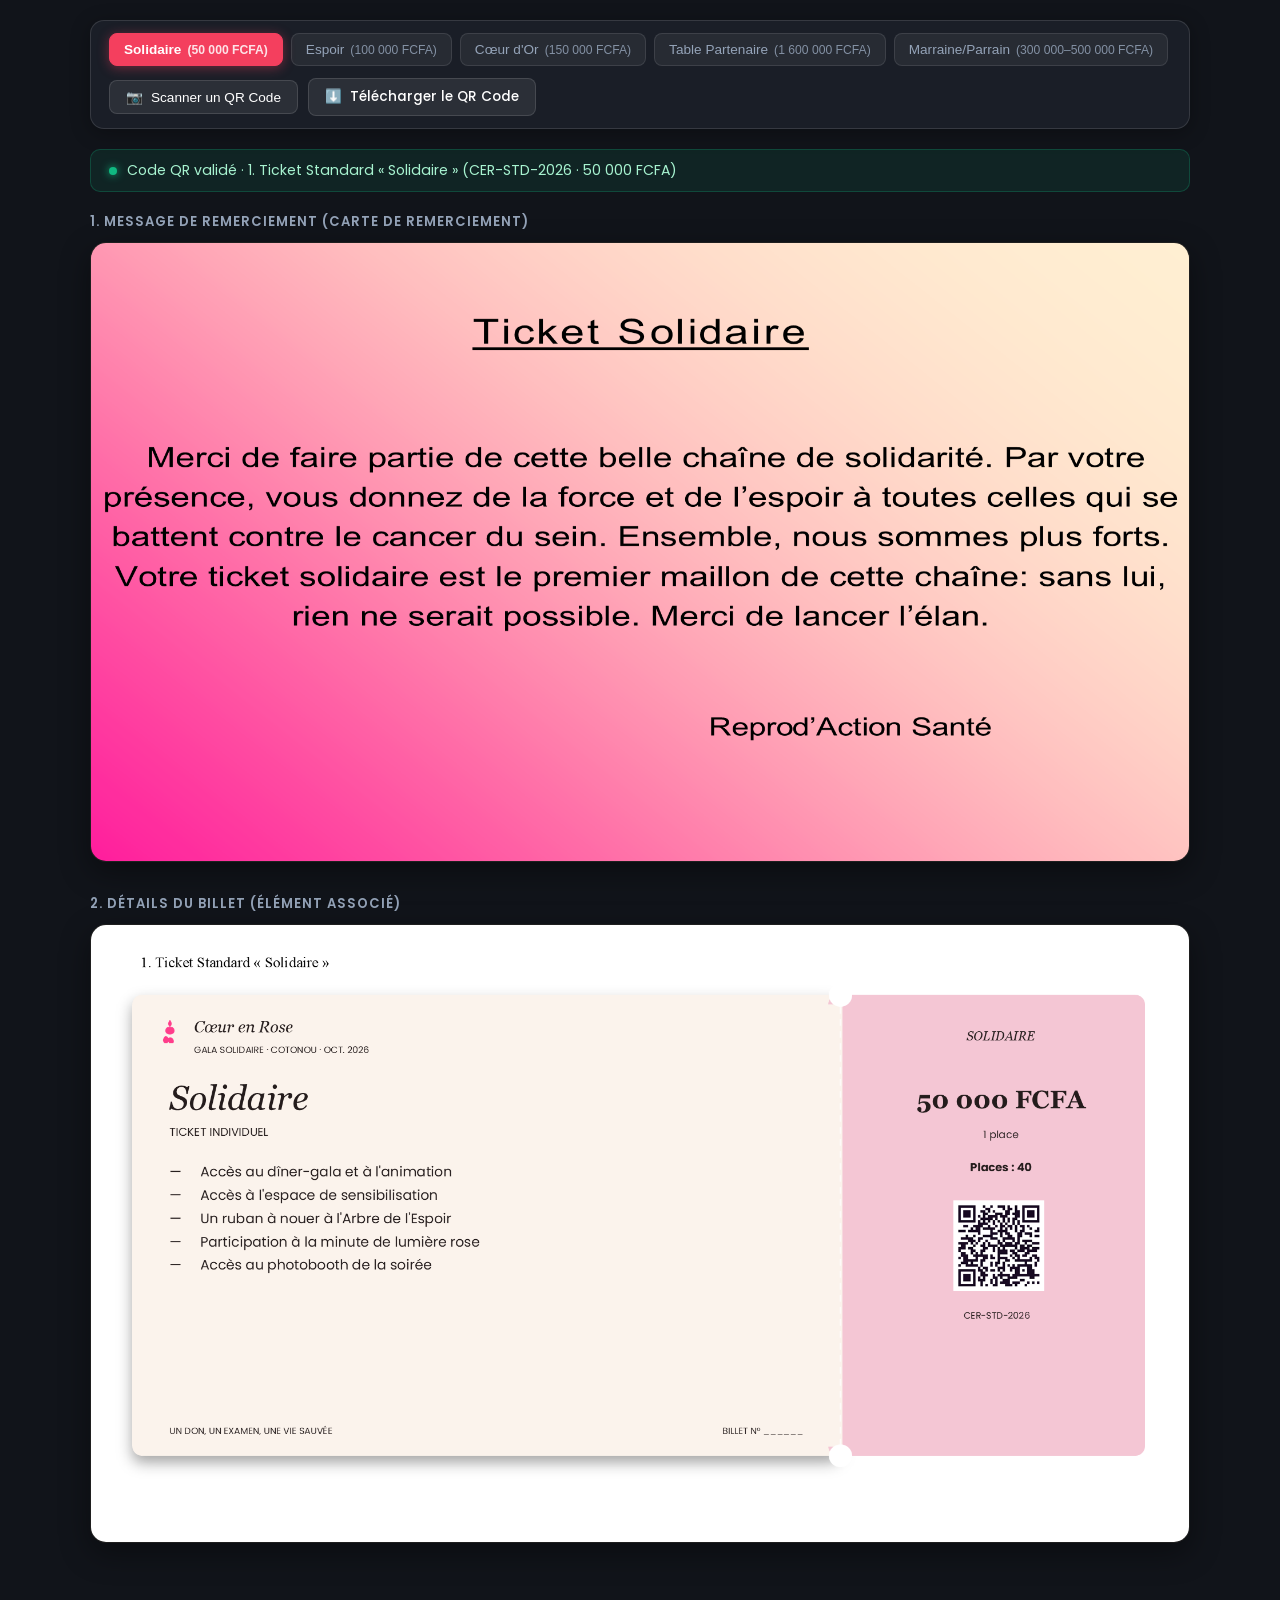
==== index.html @ a949615d "feat : gestion de la page de remerciement" ====
<!DOCTYPE html>
<html lang="fr">
<head>
  <meta charset="UTF-8">
  <meta name="viewport" content="width=device-width, initial-scale=1.0">
  <title>Cœur en Rose · Remerciement & Billet</title>
  
  <!-- Fonts used in the original files: Georgia, Poppins -->
  <link rel="preconnect" href="https://fonts.googleapis.com">
  <link rel="preconnect" href="https://fonts.gstatic.com" crossorigin>
  <link href="https://fonts.googleapis.com/css2?family=Poppins:wght@400;500;600;700&display=swap" rel="stylesheet">
  
  <link rel="stylesheet" href="style.css">
</head>
<body>

  <div class="main-container">

    <!-- Header bar with categories and scanner button -->
    <header class="app-topbar">
      <div class="topbar-nav">
        <div class="pills-group" id="ticket-pills">
          <!-- Populated by app.js -->
        </div>

        <div class="action-tools">
          <button id="btn-open-scanner" class="tool-btn" onclick="toggleScannerModal()">
            <span>📷</span> Scanner un QR Code
          </button>
          <a id="btn-download-qr" class="tool-btn download" href="qr_codes/web/qr_CER-STD-2026.png" download="QR_CER-STD-2026.png">
            <span>⬇️</span> Télécharger le QR Code
          </a>
        </div>
      </div>
    </header>

    <!-- Scan Confirmation Badge -->
    <div class="scan-status-strip" id="scan-status-strip">
      <span class="status-dot"></span>
      <span id="scan-status-text">Code QR scanné avec succès · Billet CER-STD-2026</span>
    </div>

    <!-- Presentation Area: Carte de remerciement + Ticket associé -->
    <main class="slides-viewer">

      <!-- 1. CARTE DE REMERCIEMENT (Exactement comme dans Carte de remerciement.pptx) -->
      <section class="slide-block" id="block-carte">
        <div class="slide-label">1. Message de Remerciement (Carte de remerciement)</div>
        <div class="slide-frame carte-frame" id="carte-frame">
          <img id="carte-slide-img" class="exact-slide-image" src="slides_export/carte/carte_slide_1.png" alt="Carte de Remerciement">
        </div>
      </section>

      <!-- 2. ÉLÉMENT QUI SUIT LE MESSAGE : LE BILLET (Exactement comme dans Tickets_Coeur_en_Rose_PowerPoint.pptx) -->
      <section class="slide-block" id="block-ticket">
        <div class="slide-label">2. Détails du Billet (Élément associé)</div>
        <div class="slide-frame ticket-frame" id="ticket-frame">
          <img id="ticket-slide-img" class="exact-slide-image" src="slides_export/tickets/ticket_slide_1.png" alt="Détails du Billet">
        </div>
      </section>

    </main>

  </div>

  <!-- MODAL SCANNER QR -->
  <div id="scanner-modal" class="modal-overlay">
    <div class="modal-box">
      <div class="modal-header">
        <h3>Scanner un Code QR</h3>
        <button class="modal-close-btn" onclick="toggleScannerModal()">✕</button>
      </div>

      <div class="modal-body">
        <div class="scanner-viewport">
          <video id="scanner-video" playsinline></video>
          <canvas id="scanner-canvas"></canvas>
          <div class="scanner-aim-box">
            <div class="scanner-laser"></div>
          </div>
        </div>

        <div class="scanner-msg" id="scanner-msg">
          Pointez la caméra vers le code QR d'un billet.
        </div>

        <div class="scanner-upload-row">
          <label class="btn-upload">
            <span>📁</span> Ou importer une image de QR Code
            <input type="file" id="input-qr-file" accept="image/*" style="display: none;" onchange="handleFileUpload(event)">
          </label>
        </div>
      </div>
    </div>
  </div>

  <!-- Notification Toast -->
  <div id="toast" class="toast">Code QR détecté !</div>

  <!-- Scripts -->
  <script src="jsQR.min.js"></script>
  <script src="tickets_data.js"></script>
  <script src="app.js"></script>
</body>
</html>
---- style.css ----
/* ==========================================================================
   Cœur en Rose · Scanner & Affichage des Diapositives Exactes
   ========================================================================== */

:root {
  --bg-app: #11141a;
  --bg-surface: #1a1e27;
  --border-color: rgba(255, 255, 255, 0.12);
  --text-main: #f8fafc;
  --text-dim: #94a3b8;
  --rose-accent: #f43f5e;
  --green-success: #10b981;
  --font-family: 'Poppins', -apple-system, BlinkMacSystemFont, "Segoe UI", Roboto, sans-serif;
}

* {
  box-sizing: border-box;
  margin: 0;
  padding: 0;
}

body {
  background-color: var(--bg-app);
  color: var(--text-main);
  font-family: var(--font-family);
  min-height: 100vh;
  display: flex;
  flex-direction: column;
  align-items: center;
  padding: 20px 16px 60px;
}

.main-container {
  width: 100%;
  max-width: 1100px;
  display: flex;
  flex-direction: column;
  gap: 20px;
}

/* Top Navigation Bar */
.app-topbar {
  background: var(--bg-surface);
  border: 1px solid var(--border-color);
  border-radius: 14px;
  padding: 12px 18px;
  box-shadow: 0 4px 20px rgba(0, 0, 0, 0.3);
}

.topbar-nav {
  display: flex;
  align-items: center;
  justify-content: space-between;
  flex-wrap: wrap;
  gap: 12px;
}

.pills-group {
  display: flex;
  align-items: center;
  flex-wrap: wrap;
  gap: 8px;
}

.pill-item {
  background: rgba(255, 255, 255, 0.06);
  border: 1px solid rgba(255, 255, 255, 0.1);
  color: var(--text-dim);
  padding: 8px 14px;
  border-radius: 8px;
  font-size: 0.85rem;
  font-weight: 500;
  cursor: pointer;
  transition: all 0.2s ease;
  display: flex;
  align-items: center;
  gap: 6px;
}

.pill-item:hover {
  background: rgba(255, 255, 255, 0.12);
  color: #fff;
}

.pill-item.active {
  background: #f43f5e;
  border-color: #f43f5e;
  color: #fff;
  font-weight: 600;
  box-shadow: 0 2px 12px rgba(244, 63, 94, 0.4);
}

.pill-price {
  font-size: 0.76rem;
  opacity: 0.85;
}

.action-tools {
  display: flex;
  align-items: center;
  gap: 10px;
}

.tool-btn {
  background: rgba(255, 255, 255, 0.08);
  border: 1px solid var(--border-color);
  color: #fff;
  padding: 8px 16px;
  border-radius: 8px;
  font-size: 0.85rem;
  font-weight: 500;
  cursor: pointer;
  display: flex;
  align-items: center;
  gap: 8px;
  text-decoration: none;
  transition: all 0.2s ease;
}

.tool-btn:hover {
  background: rgba(244, 63, 94, 0.15);
  border-color: var(--rose-accent);
}

.tool-btn.download:hover {
  background: rgba(16, 185, 129, 0.15);
  border-color: var(--green-success);
}

/* Status Strip */
.scan-status-strip {
  background: rgba(16, 185, 129, 0.1);
  border: 1px solid rgba(16, 185, 129, 0.25);
  color: #a7f3d0;
  border-radius: 10px;
  padding: 10px 18px;
  font-size: 0.88rem;
  display: flex;
  align-items: center;
  gap: 10px;
}

.status-dot {
  width: 8px;
  height: 8px;
  border-radius: 50%;
  background: var(--green-success);
  box-shadow: 0 0 8px var(--green-success);
}

/* Viewer: Slides Cards */
.slides-viewer {
  display: flex;
  flex-direction: column;
  gap: 32px;
}

.slide-block {
  display: flex;
  flex-direction: column;
  gap: 10px;
}

.slide-label {
  font-size: 0.82rem;
  text-transform: uppercase;
  letter-spacing: 1px;
  color: var(--text-dim);
  font-weight: 600;
  display: flex;
  align-items: center;
  gap: 8px;
}

.slide-frame {
  background: #000;
  border-radius: 16px;
  border: 1px solid var(--border-color);
  overflow: hidden;
  box-shadow: 0 10px 30px rgba(0, 0, 0, 0.4);
  position: relative;
  transition: opacity 0.3s ease;
}

/* Exact slide image maintains full 100% fidelity */
.exact-slide-image {
  width: 100%;
  height: auto;
  display: block;
}

/* Scanner Modal */
.modal-overlay {
  position: fixed;
  inset: 0;
  background: rgba(0, 0, 0, 0.8);
  backdrop-filter: blur(8px);
  display: none;
  align-items: center;
  justify-content: center;
  padding: 20px;
  z-index: 999;
}

.modal-overlay.active {
  display: flex;
}

.modal-box {
  background: var(--bg-surface);
  border: 1px solid var(--border-color);
  border-radius: 16px;
  width: 100%;
  max-width: 500px;
  overflow: hidden;
  box-shadow: 0 20px 40px rgba(0, 0, 0, 0.6);
}

.modal-header {
  display: flex;
  align-items: center;
  justify-content: space-between;
  padding: 16px 20px;
  border-bottom: 1px solid var(--border-color);
}

.modal-header h3 {
  font-size: 1.1rem;
  font-weight: 600;
}

.modal-close-btn {
  background: none;
  border: none;
  color: var(--text-dim);
  font-size: 1.2rem;
  cursor: pointer;
  padding: 4px;
}

.modal-close-btn:hover {
  color: #fff;
}

.modal-body {
  padding: 20px;
  display: flex;
  flex-direction: column;
  align-items: center;
  gap: 16px;
}

.scanner-viewport {
  width: 100%;
  height: 280px;
  background: #000;
  border-radius: 12px;
  position: relative;
  overflow: hidden;
  border: 1px solid var(--border-color);
}

#scanner-video {
  width: 100%;
  height: 100%;
  object-fit: cover;
}

#scanner-canvas {
  display: none;
}

.scanner-aim-box {
  position: absolute;
  top: 50%;
  left: 50%;
  transform: translate(-50%, -50%);
  width: 180px;
  height: 180px;
  border: 2px solid var(--rose-accent);
  border-radius: 12px;
  pointer-events: none;
}

.scanner-laser {
  position: absolute;
  top: 0;
  left: 0;
  width: 100%;
  height: 2px;
  background: var(--rose-accent);
  box-shadow: 0 0 8px var(--rose-accent);
  animation: laserScan 2s infinite ease-in-out;
}

@keyframes laserScan {
  0% { top: 0; }
  50% { top: 100%; }
  100% { top: 0; }
}

.scanner-msg {
  font-size: 0.85rem;
  color: var(--text-dim);
  text-align: center;
}

.btn-upload {
  background: rgba(255, 255, 255, 0.08);
  border: 1px dashed rgba(255, 255, 255, 0.25);
  color: var(--text-main);
  padding: 10px 18px;
  border-radius: 8px;
  font-size: 0.85rem;
  cursor: pointer;
  display: flex;
  align-items: center;
  gap: 8px;
}

.btn-upload:hover {
  background: rgba(255, 255, 255, 0.14);
}

/* Toast */
.toast {
  position: fixed;
  bottom: 24px;
  background: var(--bg-surface);
  border: 1px solid var(--rose-accent);
  color: #fff;
  padding: 12px 20px;
  border-radius: 10px;
  box-shadow: 0 10px 25px rgba(0, 0, 0, 0.5);
  font-size: 0.9rem;
  font-weight: 500;
  opacity: 0;
  transform: translateY(20px);
  transition: all 0.3s ease;
  z-index: 1000;
  pointer-events: none;
}

.toast.show {
  opacity: 1;
  transform: translateY(0);
}

@media (max-width: 768px) {
  .topbar-nav {
    flex-direction: column;
    align-items: stretch;
  }
  .pills-group {
    justify-content: center;
  }
  .action-tools {
    justify-content: center;
  }
}
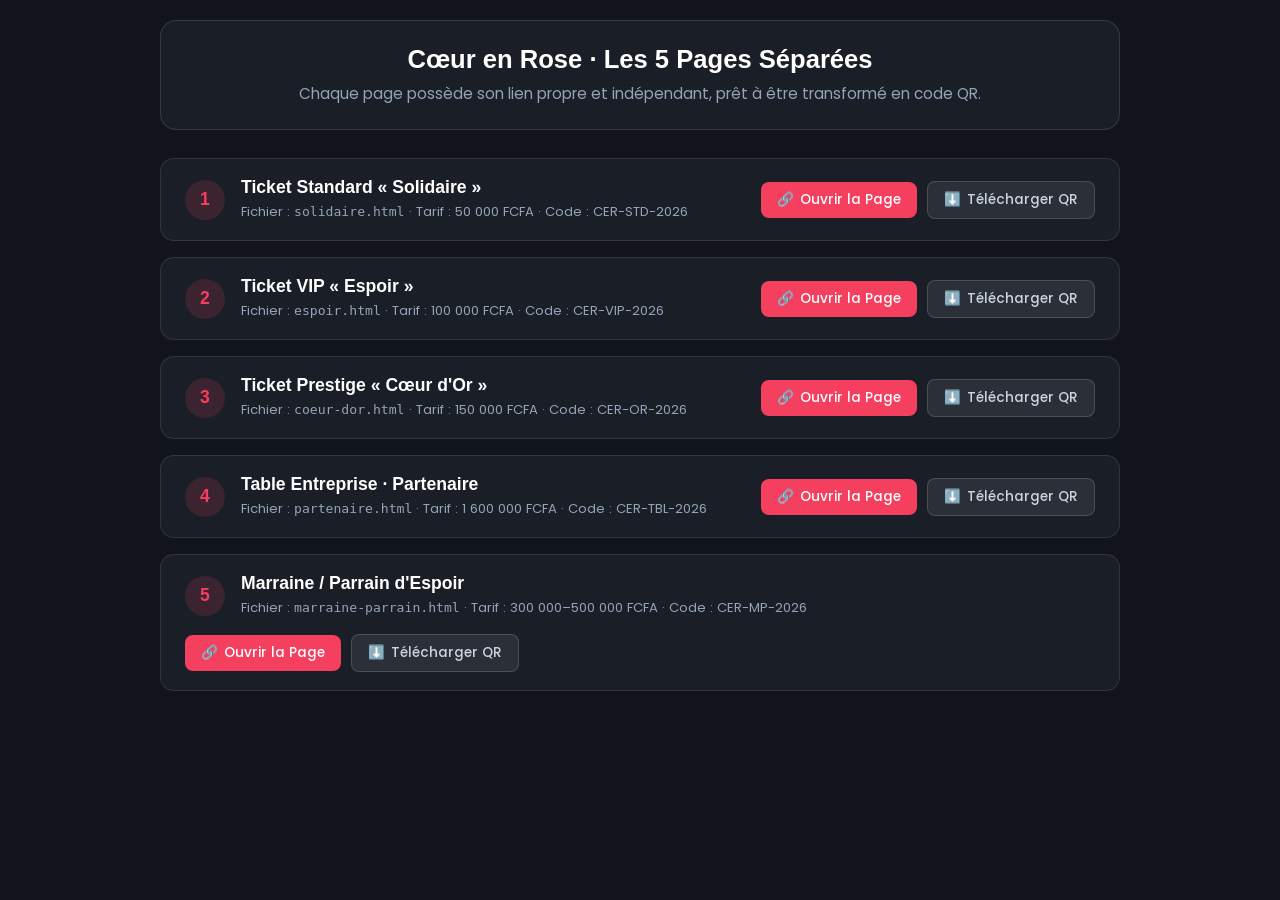
==== commit 2cc81430: "update" ====
--- a/index.html
+++ b/index.html
@@ -3,103 +3,207 @@
 <head>
   <meta charset="UTF-8">
   <meta name="viewport" content="width=device-width, initial-scale=1.0">
-  <title>Cœur en Rose · Remerciement & Billet</title>
-  
-  <!-- Fonts used in the original files: Georgia, Poppins -->
+  <title>Cœur en Rose · Les 5 Pages de Billets & Remerciements</title>
   <link rel="preconnect" href="https://fonts.googleapis.com">
   <link rel="preconnect" href="https://fonts.gstatic.com" crossorigin>
   <link href="https://fonts.googleapis.com/css2?family=Poppins:wght@400;500;600;700&display=swap" rel="stylesheet">
-  
   <link rel="stylesheet" href="style.css">
+  <style>
+    .hub-container {
+      width: 100%;
+      max-width: 960px;
+      margin: 0 auto;
+      display: flex;
+      flex-direction: column;
+      gap: 28px;
+    }
+    .hub-header {
+      background: #1a1e27;
+      border: 1px solid rgba(255, 255, 255, 0.12);
+      border-radius: 16px;
+      padding: 24px;
+      text-align: center;
+    }
+    .hub-header h1 {
+      font-size: 1.6rem;
+      color: #fff;
+      margin-bottom: 8px;
+    }
+    .hub-header p {
+      font-size: 0.95rem;
+      color: #94a3b8;
+    }
+    .pages-list {
+      display: flex;
+      flex-direction: column;
+      gap: 16px;
+    }
+    .page-card {
+      background: #1a1e27;
+      border: 1px solid rgba(255, 255, 255, 0.1);
+      border-radius: 14px;
+      padding: 18px 24px;
+      display: flex;
+      align-items: center;
+      justify-content: space-between;
+      flex-wrap: wrap;
+      gap: 16px;
+      transition: all 0.2s ease;
+    }
+    .page-card:hover {
+      border-color: #f43f5e;
+      transform: translateY(-2px);
+      box-shadow: 0 8px 24px rgba(0, 0, 0, 0.4);
+    }
+    .page-card-info {
+      display: flex;
+      align-items: center;
+      gap: 16px;
+    }
+    .page-num {
+      width: 40px;
+      height: 40px;
+      border-radius: 50%;
+      background: rgba(244, 63, 94, 0.15);
+      color: #f43f5e;
+      display: flex;
+      align-items: center;
+      justify-content: center;
+      font-weight: 700;
+      font-size: 1.1rem;
+    }
+    .page-names h3 {
+      font-size: 1.1rem;
+      color: #fff;
+      margin-bottom: 4px;
+    }
+    .page-names p {
+      font-size: 0.82rem;
+      color: #94a3b8;
+    }
+    .page-card-actions {
+      display: flex;
+      align-items: center;
+      gap: 10px;
+    }
+    .btn-action {
+      padding: 8px 16px;
+      border-radius: 8px;
+      font-size: 0.85rem;
+      font-weight: 500;
+      text-decoration: none;
+      display: inline-flex;
+      align-items: center;
+      gap: 6px;
+      transition: all 0.2s ease;
+    }
+    .btn-action.open {
+      background: #f43f5e;
+      color: #fff;
+    }
+    .btn-action.open:hover {
+      background: #e11d48;
+    }
+    .btn-action.download {
+      background: rgba(255, 255, 255, 0.08);
+      border: 1px solid rgba(255, 255, 255, 0.15);
+      color: #cbd5e1;
+    }
+    .btn-action.download:hover {
+      background: rgba(255, 255, 255, 0.15);
+      color: #fff;
+    }
+  </style>
 </head>
 <body>
 
-  <div class="main-container">
-
-    <!-- Header bar with categories and scanner button -->
-    <header class="app-topbar">
-      <div class="topbar-nav">
-        <div class="pills-group" id="ticket-pills">
-          <!-- Populated by app.js -->
-        </div>
-
-        <div class="action-tools">
-          <button id="btn-open-scanner" class="tool-btn" onclick="toggleScannerModal()">
-            <span>📷</span> Scanner un QR Code
-          </button>
-          <a id="btn-download-qr" class="tool-btn download" href="qr_codes/web/qr_CER-STD-2026.png" download="QR_CER-STD-2026.png">
-            <span>⬇️</span> Télécharger le QR Code
-          </a>
-        </div>
-      </div>
-    </header>
-
-    <!-- Scan Confirmation Badge -->
-    <div class="scan-status-strip" id="scan-status-strip">
-      <span class="status-dot"></span>
-      <span id="scan-status-text">Code QR scanné avec succès · Billet CER-STD-2026</span>
+  <div class="hub-container">
+
+    <div class="hub-header">
+      <h1>Cœur en Rose · Les 5 Pages Séparées</h1>
+      <p>Chaque page possède son lien propre et indépendant, prêt à être transformé en code QR.</p>
     </div>
 
-    <!-- Presentation Area: Carte de remerciement + Ticket associé -->
-    <main class="slides-viewer">
-
-      <!-- 1. CARTE DE REMERCIEMENT (Exactement comme dans Carte de remerciement.pptx) -->
-      <section class="slide-block" id="block-carte">
-        <div class="slide-label">1. Message de Remerciement (Carte de remerciement)</div>
-        <div class="slide-frame carte-frame" id="carte-frame">
-          <img id="carte-slide-img" class="exact-slide-image" src="slides_export/carte/carte_slide_1.png" alt="Carte de Remerciement">
-        </div>
-      </section>
-
-      <!-- 2. ÉLÉMENT QUI SUIT LE MESSAGE : LE BILLET (Exactement comme dans Tickets_Coeur_en_Rose_PowerPoint.pptx) -->
-      <section class="slide-block" id="block-ticket">
-        <div class="slide-label">2. Détails du Billet (Élément associé)</div>
-        <div class="slide-frame ticket-frame" id="ticket-frame">
-          <img id="ticket-slide-img" class="exact-slide-image" src="slides_export/tickets/ticket_slide_1.png" alt="Détails du Billet">
-        </div>
-      </section>
-
-    </main>
+    <div class="pages-list">
+
+      <!-- Page 1: Solidaire -->
+      <div class="page-card">
+        <div class="page-card-info">
+          <div class="page-num">1</div>
+          <div class="page-names">
+            <h3>Ticket Standard « Solidaire »</h3>
+            <p>Fichier : <code>solidaire.html</code> · Tarif : 50 000 FCFA · Code : CER-STD-2026</p>
+          </div>
+        </div>
+        <div class="page-card-actions">
+          <a class="btn-action open" href="solidaire.html"><span>🔗</span> Ouvrir la Page</a>
+          <a class="btn-action download" href="qr_codes/pages/qr_solidaire.png" download="qr_solidaire.png"><span>⬇️</span> Télécharger QR</a>
+        </div>
+      </div>
+
+      <!-- Page 2: Espoir -->
+      <div class="page-card">
+        <div class="page-card-info">
+          <div class="page-num">2</div>
+          <div class="page-names">
+            <h3>Ticket VIP « Espoir »</h3>
+            <p>Fichier : <code>espoir.html</code> · Tarif : 100 000 FCFA · Code : CER-VIP-2026</p>
+          </div>
+        </div>
+        <div class="page-card-actions">
+          <a class="btn-action open" href="espoir.html"><span>🔗</span> Ouvrir la Page</a>
+          <a class="btn-action download" href="qr_codes/pages/qr_espoir.png" download="qr_espoir.png"><span>⬇️</span> Télécharger QR</a>
+        </div>
+      </div>
+
+      <!-- Page 3: Cœur d'Or -->
+      <div class="page-card">
+        <div class="page-card-info">
+          <div class="page-num">3</div>
+          <div class="page-names">
+            <h3>Ticket Prestige « Cœur d'Or »</h3>
+            <p>Fichier : <code>coeur-dor.html</code> · Tarif : 150 000 FCFA · Code : CER-OR-2026</p>
+          </div>
+        </div>
+        <div class="page-card-actions">
+          <a class="btn-action open" href="coeur-dor.html"><span>🔗</span> Ouvrir la Page</a>
+          <a class="btn-action download" href="qr_codes/pages/qr_coeur_dor.png" download="qr_coeur_dor.png"><span>⬇️</span> Télécharger QR</a>
+        </div>
+      </div>
+
+      <!-- Page 4: Partenaire -->
+      <div class="page-card">
+        <div class="page-card-info">
+          <div class="page-num">4</div>
+          <div class="page-names">
+            <h3>Table Entreprise · Partenaire</h3>
+            <p>Fichier : <code>partenaire.html</code> · Tarif : 1 600 000 FCFA · Code : CER-TBL-2026</p>
+          </div>
+        </div>
+        <div class="page-card-actions">
+          <a class="btn-action open" href="partenaire.html"><span>🔗</span> Ouvrir la Page</a>
+          <a class="btn-action download" href="qr_codes/pages/qr_partenaire.png" download="qr_partenaire.png"><span>⬇️</span> Télécharger QR</a>
+        </div>
+      </div>
+
+      <!-- Page 5: Marraine / Parrain -->
+      <div class="page-card">
+        <div class="page-card-info">
+          <div class="page-num">5</div>
+          <div class="page-names">
+            <h3>Marraine / Parrain d'Espoir</h3>
+            <p>Fichier : <code>marraine-parrain.html</code> · Tarif : 300 000–500 000 FCFA · Code : CER-MP-2026</p>
+          </div>
+        </div>
+        <div class="page-card-actions">
+          <a class="btn-action open" href="marraine-parrain.html"><span>🔗</span> Ouvrir la Page</a>
+          <a class="btn-action download" href="qr_codes/pages/qr_marraine_parrain.png" download="qr_marraine_parrain.png"><span>⬇️</span> Télécharger QR</a>
+        </div>
+      </div>
+
+    </div>
 
   </div>
 
-  <!-- MODAL SCANNER QR -->
-  <div id="scanner-modal" class="modal-overlay">
-    <div class="modal-box">
-      <div class="modal-header">
-        <h3>Scanner un Code QR</h3>
-        <button class="modal-close-btn" onclick="toggleScannerModal()">✕</button>
-      </div>
-
-      <div class="modal-body">
-        <div class="scanner-viewport">
-          <video id="scanner-video" playsinline></video>
-          <canvas id="scanner-canvas"></canvas>
-          <div class="scanner-aim-box">
-            <div class="scanner-laser"></div>
-          </div>
-        </div>
-
-        <div class="scanner-msg" id="scanner-msg">
-          Pointez la caméra vers le code QR d'un billet.
-        </div>
-
-        <div class="scanner-upload-row">
-          <label class="btn-upload">
-            <span>📁</span> Ou importer une image de QR Code
-            <input type="file" id="input-qr-file" accept="image/*" style="display: none;" onchange="handleFileUpload(event)">
-          </label>
-        </div>
-      </div>
-    </div>
-  </div>
-
-  <!-- Notification Toast -->
-  <div id="toast" class="toast">Code QR détecté !</div>
-
-  <!-- Scripts -->
-  <script src="jsQR.min.js"></script>
-  <script src="tickets_data.js"></script>
-  <script src="app.js"></script>
 </body>
 </html>
